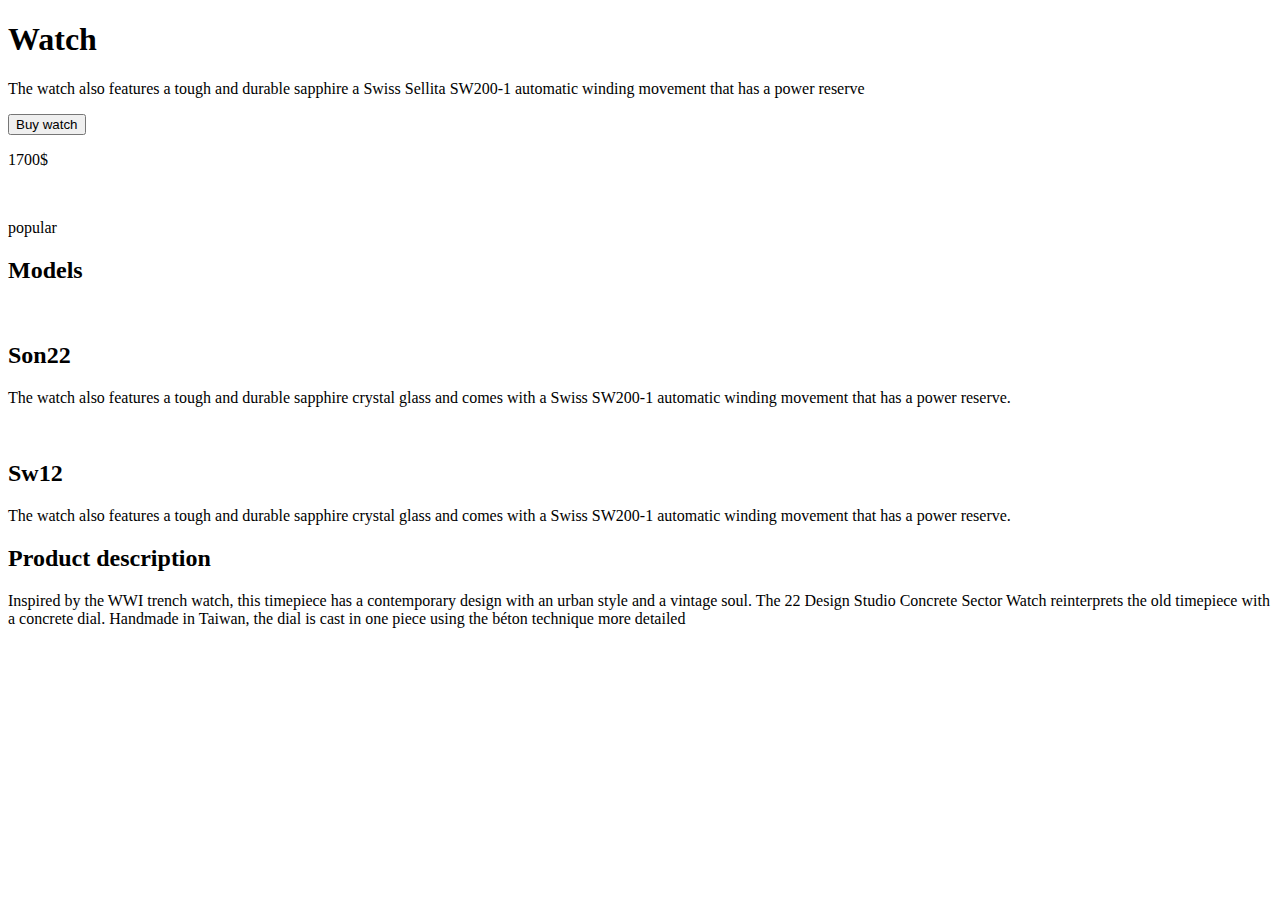
==== index.html @ e0fc8341 "Add files via upload" ====
<!DOCTYPE html>
<html lang="en">
<head>
    <meta charset="UTF-8">
    <title>clock</title>
    <link rel="stylesheet" href="../css/style.css">
    <meta name='viewport' content="width=divice-width">
</head>
<body>
    <header>
        <div class='header'>
            <div class="conteiner">
                <div class="header__row">
                    <div class='header__body'>
                        <div class='header__title title'>
                            <h1>Watch</h1>
                        </div>
                        <div class='header__text'>
                            <p>The watch also features a tough and durable sapphire a Swiss Sellita SW200-1 automatic winding movement that has a power reserve</p>
                        </div>
                        <div class="header-shop">
                            <div class='header__batton'>
                                <button>Buy watch</button>
                            </div>
                            <div class='header__prise'>
                                <p>1700$</p>    
                            </div>
                        </div>
                    </div>
                    <div class='header__img'>
                        <img src="../imeges/header-img.png" alt="">
                    </div>
                </div>
            </div>
        </div>
    </header>
    <main class='main'>
        <div class="main__body">
            <div class="main__conteiner">
                <div class='main__madels-popular'>
                    <p class='madels-popular'>popular</p>
                    <h2 class='models__title'>Models</h2>
                </div>
                <div class='main__models-clock'>
                    <div class='models__img'>
                         <img src="../imeges/main-img(1).png" alt="">   
                    </div>
                    <div class='models__body'>
                        <h2 class='models__title-clock'>Son22</h2>
                        <p class='models__p'>The watch also features a tough and durable sapphire crystal glass and comes with a Swiss SW200-1 automatic winding movement that has a power reserve.</p>
                    </div>
                </div>
                <div class='main__models-clock'>
                    <div class='models__img'>
                         <img src="../imeges/main-img(2).png" alt="">   
                    </div>
                    <div class='models__body'>
                        <h2 class='models__title-clock'>Sw12</h2>
                        <p class='models__p'>The watch also features a tough and durable sapphire crystal glass and comes with a Swiss SW200-1 automatic winding movement that has a power reserve.</p>
                    </div>
                </div>
                <div class='main__models-clock'>
                    <div class='models__body'>
                        <h2 class='models__title-clock'>Product description</h2>
                        <p class='models__p'>Inspired by the WWI trench watch, this timepiece has a contemporary design with an urban style and a vintage soul. The 22 Design Studio Concrete Sector Watch reinterprets the old timepiece with a concrete dial. Handmade in Taiwan, the dial is cast in one piece using the béton technique more detailed</p>
                    </div>
                </div>
            </div>
        </div>
    </main>
</body>
</html>
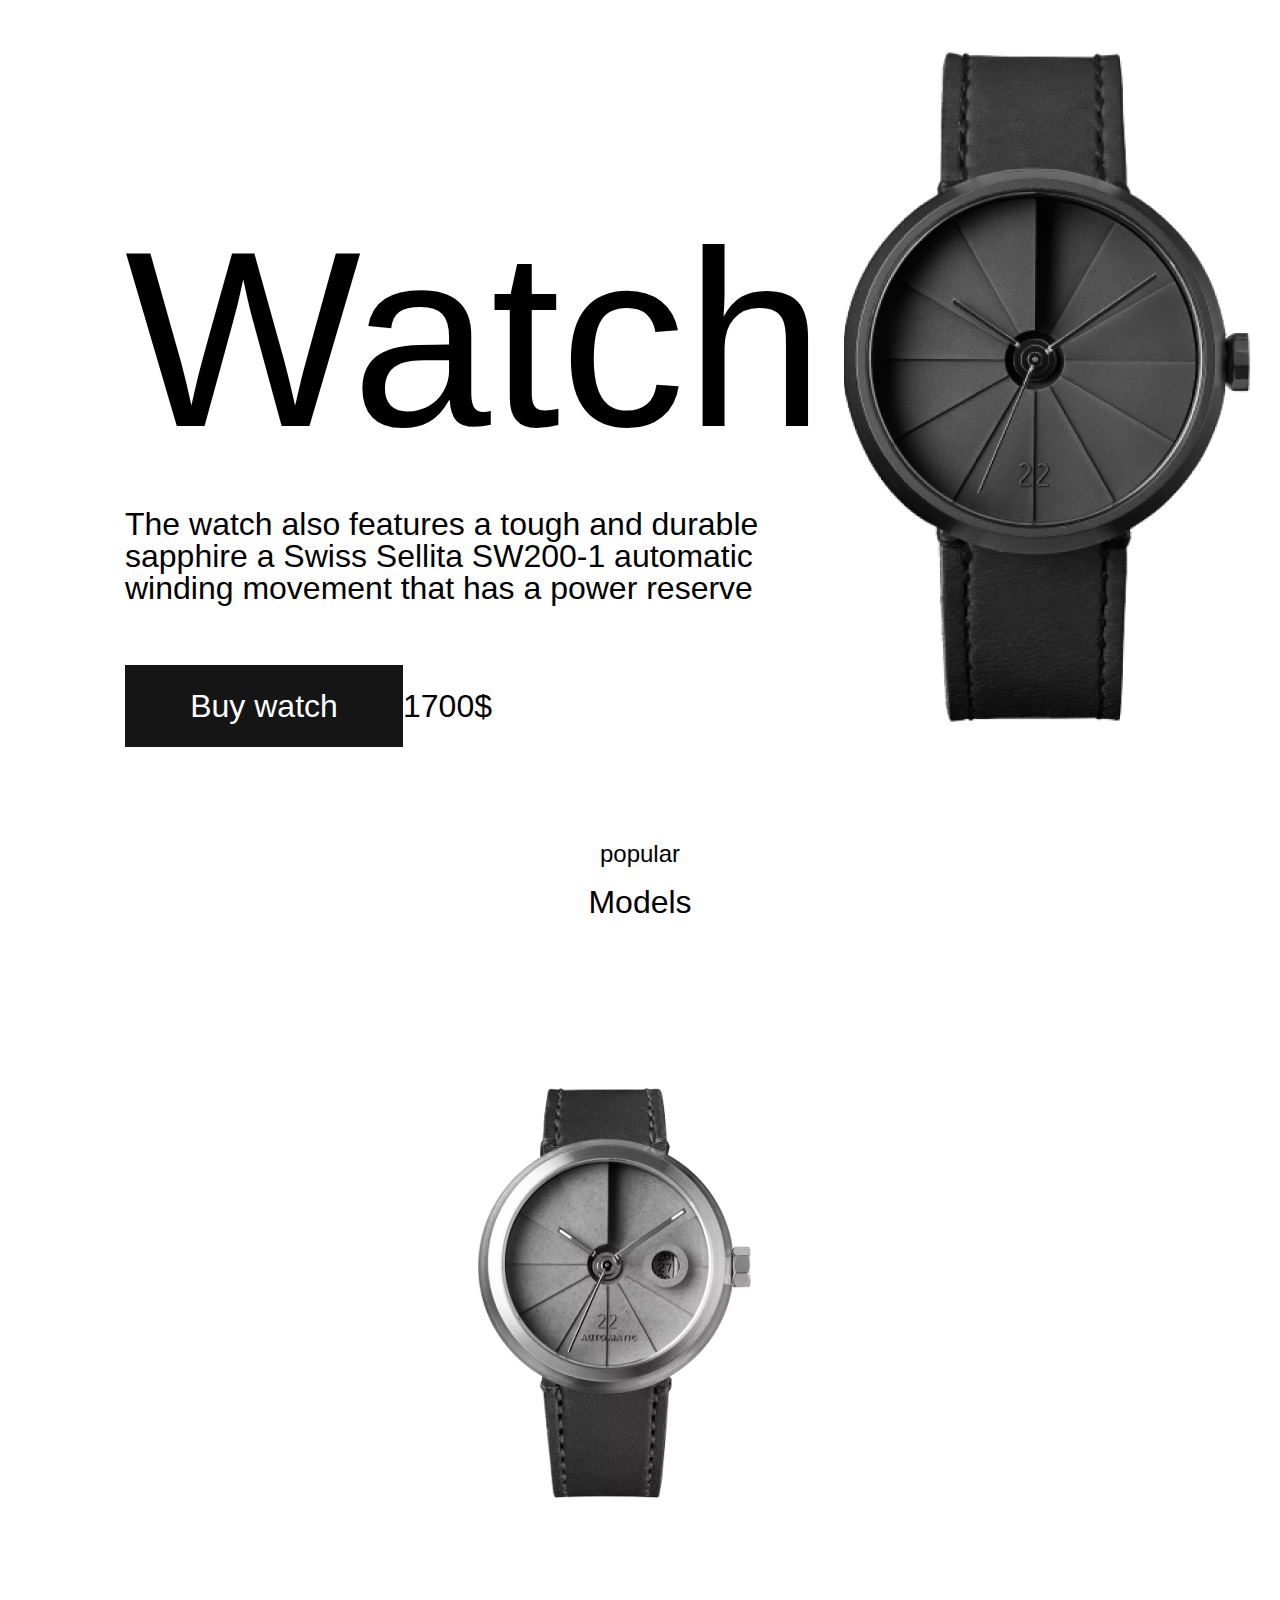
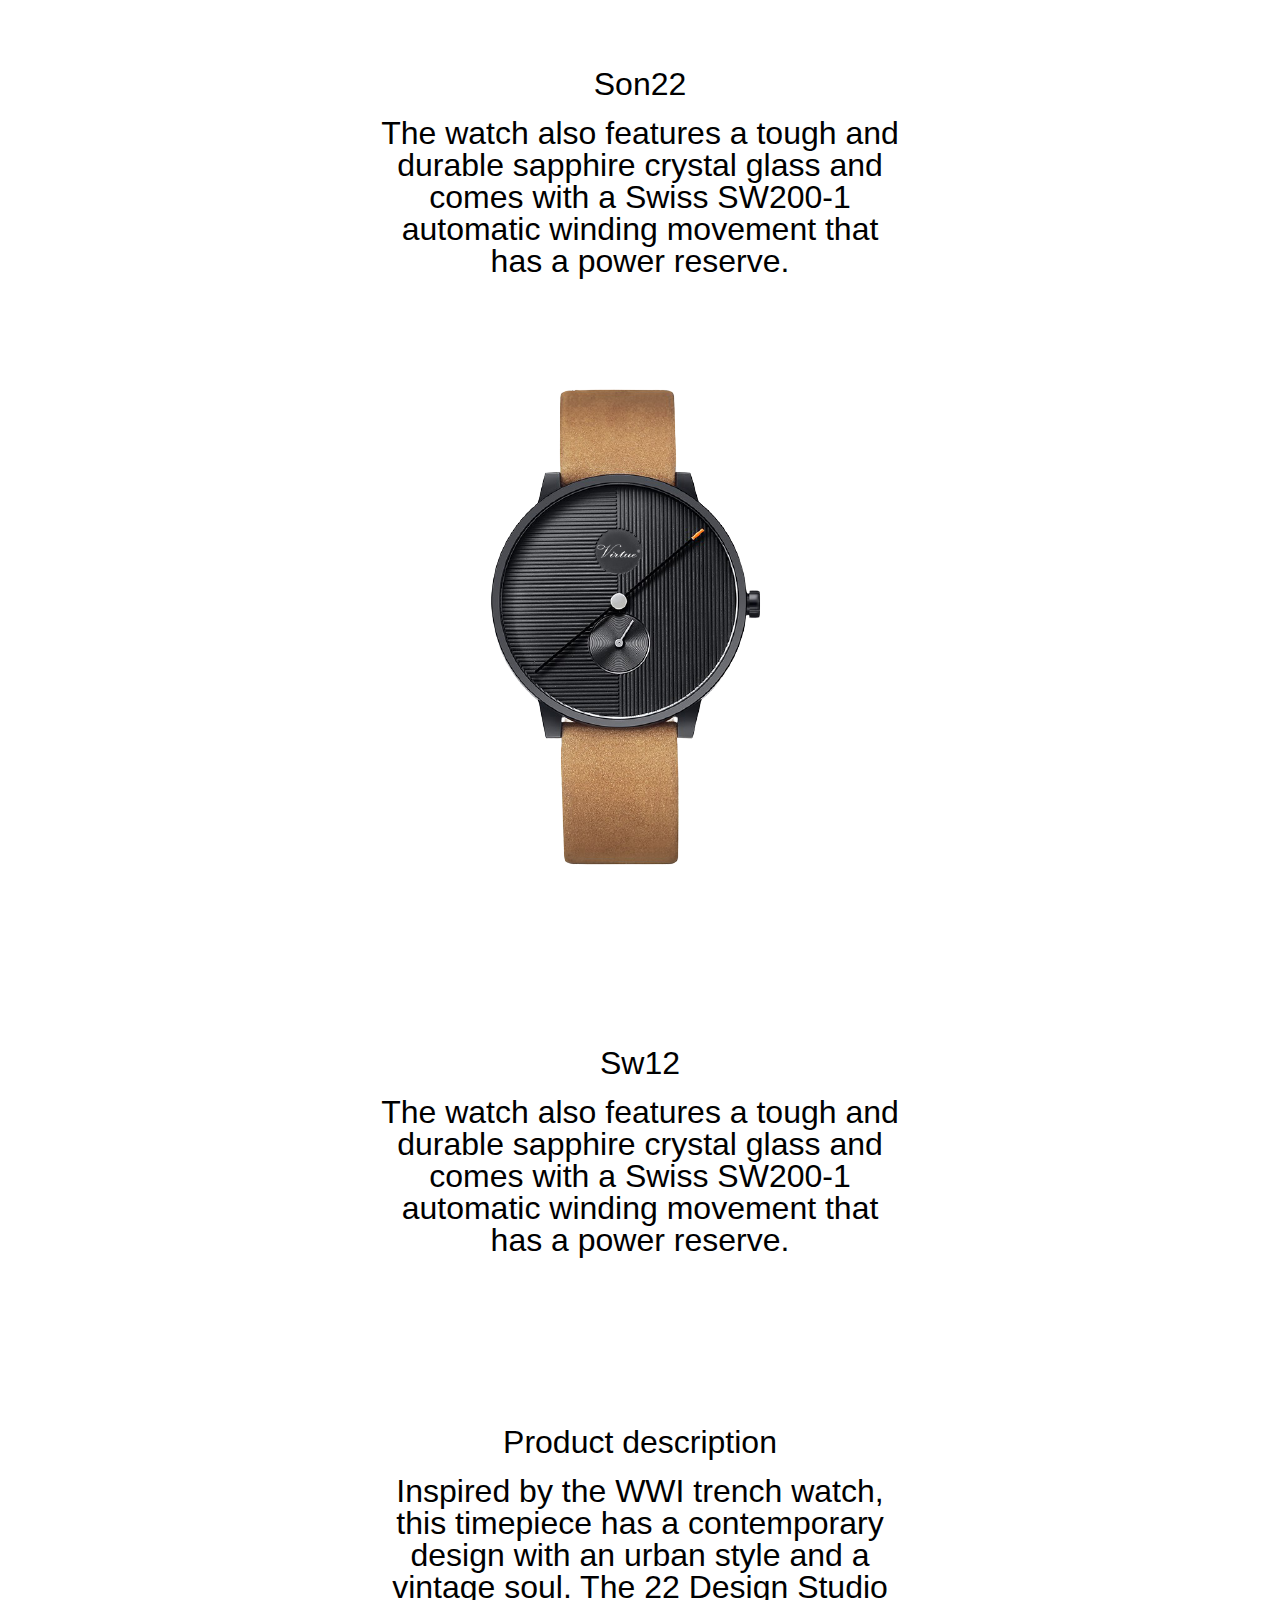
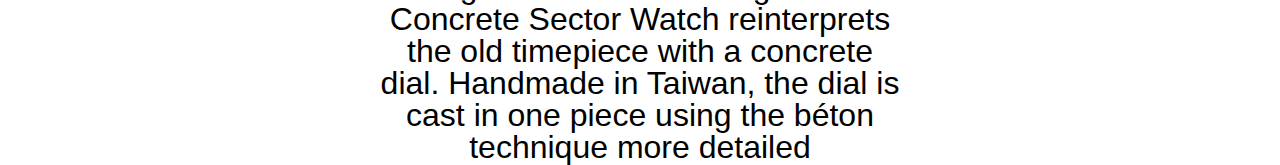
==== commit a90a80af: "Add files via upload" ====
--- a/index.html
+++ b/index.html
@@ -3,7 +3,7 @@
 <head>
     <meta charset="UTF-8">
     <title>clock</title>
-    <link rel="stylesheet" href="../css/style.css">
+    <link rel="stylesheet" href="css/style.css">
     <meta name='viewport' content="width=divice-width">
 </head>
 <body>
@@ -28,7 +28,7 @@
                         </div>
                     </div>
                     <div class='header__img'>
-                        <img src="../imeges/header-img.png" alt="">
+                        <img src="/imeges/header-img.png" alt="">
                     </div>
                 </div>
             </div>
@@ -43,7 +43,7 @@
                 </div>
                 <div class='main__models-clock'>
                     <div class='models__img'>
-                         <img src="../imeges/main-img(1).png" alt="">   
+                         <img src="/imeges/main-img(1).png" alt="">   
                     </div>
                     <div class='models__body'>
                         <h2 class='models__title-clock'>Son22</h2>
@@ -52,7 +52,7 @@
                 </div>
                 <div class='main__models-clock'>
                     <div class='models__img'>
-                         <img src="../imeges/main-img(2).png" alt="">   
+                         <img src="/imeges/main-img(2).png" alt="">   
                     </div>
                     <div class='models__body'>
                         <h2 class='models__title-clock'>Sw12</h2>
--- a/css/style.css
+++ b/css/style.css
@@ -0,0 +1,214 @@
+/* обнуляющий код */
+
+*,
+*::before,
+*::after {
+    padding: 0;
+    margin: 0;
+    border: 0;
+    box-sizing: border-box;
+}
+a {
+    text-decoration: none;
+    color: inherit;
+}
+ul,
+ol,
+li {
+    list-style: none;
+}
+img {
+    vertical-align: top;
+}
+h1,
+h2,
+h3,
+h4,
+h5,
+h6 {
+    font-weight: inherit;
+    font-size: inherit; 
+}
+html,
+body {
+    height: 100%;
+    line-height: 1;
+    font-family:;
+}
+button,
+input {
+    font-weight: inherit;
+    font-size: inherit;
+    color: inherit;
+    font-family: inherit;
+}
+button {
+    cursor: pointer;
+    background-color: inherit;
+}
+
+/* header */
+
+/*
+.title {
+    font-family: "League Spartan", sans-serif;
+}
+*/
+body {
+    font-family: "League Spartan", sans-serif;
+/*    min-width: 1258px;*/
+}
+.header {
+/*
+    margin: 30px;
+    height: 900px;
+    width: 1440px;
+*/
+}
+.conteiner {
+    justify-content: space-between;
+    max-width: 1066px;
+/*    margin: 0px auto;  */
+}
+/*
+@media (max-width:1220px){
+    .conteiner{
+       max-width: 990px; 
+    }
+}
+@media (max-width:980px){
+    .conteiner{
+       max-width: 200px; 
+    }
+}
+@media (max-width:750px){
+    .conteiner{
+       max-width: none; 
+    }
+}
+*/
+.header__row {
+    display: flex;
+    justify-content: space-between;
+    margin: 25px;
+}
+.header__body {
+/*    flex-direction: column;*/
+/*    justify-content: flex-start;*/
+}
+.header__title {
+    font-size: 250px;
+    padding: 190px 20px 0px 100px;
+}
+.header__text p{
+    font-size: 32px;
+    padding: 43px 0px 61px 100px;
+}
+.header-shop {
+    display: flex;
+}
+.header__batton {
+    padding: 0px 0px 0px 100px;
+}
+.header__batton button {
+    font-size: 32px;
+    background-color: #161515;
+    color: white;
+    width: 278px;
+    height: 82px;
+    border: 1px solid #161515;
+    transition-duration: 0.8s;
+    transition-property: all;
+    transition-timing-function: ease;
+}
+.header__batton button:hover {
+    background-color: antiquewhite;
+    color: black;
+    border: 5px dashed black;
+    cursor:no-drop; 
+}
+.header__prise {
+    font-size: 32px;
+    align-items: center;
+    padding: 25px 0px;
+}
+/*
+.header__prise:hover {
+    font-size: 42px;
+    align-items: center;
+}
+*/
+.header__img {
+    height: 100%;
+    width: 100%;
+    padding: 0px 50px 0px 0px;
+}
+
+/* main*/
+
+.main {}
+.main__body {
+    margin: 0px auto;
+}
+.main__conteiner {
+    margin: 0px auto;
+    max-width: 531px;
+/*
+    display: flex;
+    justify-content: center;
+    flex-direction: column;
+*/
+}
+.main__madels-popular {
+    font-size: 72px;
+    display: flex;
+    justify-content: center;
+    flex-direction: column;
+    align-items: center;
+}
+.madels-popular {
+    font-size: 24px;
+    padding: 70px 0 10px 0px;
+    align-items: center;
+    justify-content: center;
+}
+.models__title {
+    font-size: 32px;
+    padding: 10px 0px 70px 0px;
+    transition-duration: 0.4s;
+}
+.models__title:hover{
+    font-size: 42px;
+    cursor:help;
+}
+.main__models-clock {
+    display: flex;
+    justify-content: center;
+    flex-direction: column;
+    align-items: center;
+}
+.models__img {
+    width: 100%;
+    height: 100%;
+    text-align: center;
+    margin: 100px 50px 0px 0px;
+}
+.models__title-clock {
+    font-size: 32px;
+    padding: 170px 0px 17px 0px;
+    margin: 0px auto;
+    text-align: center;
+    transition-duration: 0.4s;
+}
+.models__title-clock:hover {
+    font-size: 42px;
+    cursor:help;
+}
+.models__p {
+    font-size: 32px;
+    text-align: center;
+}
+
+.models__body {}
+.models__title {}
+.models__p {}